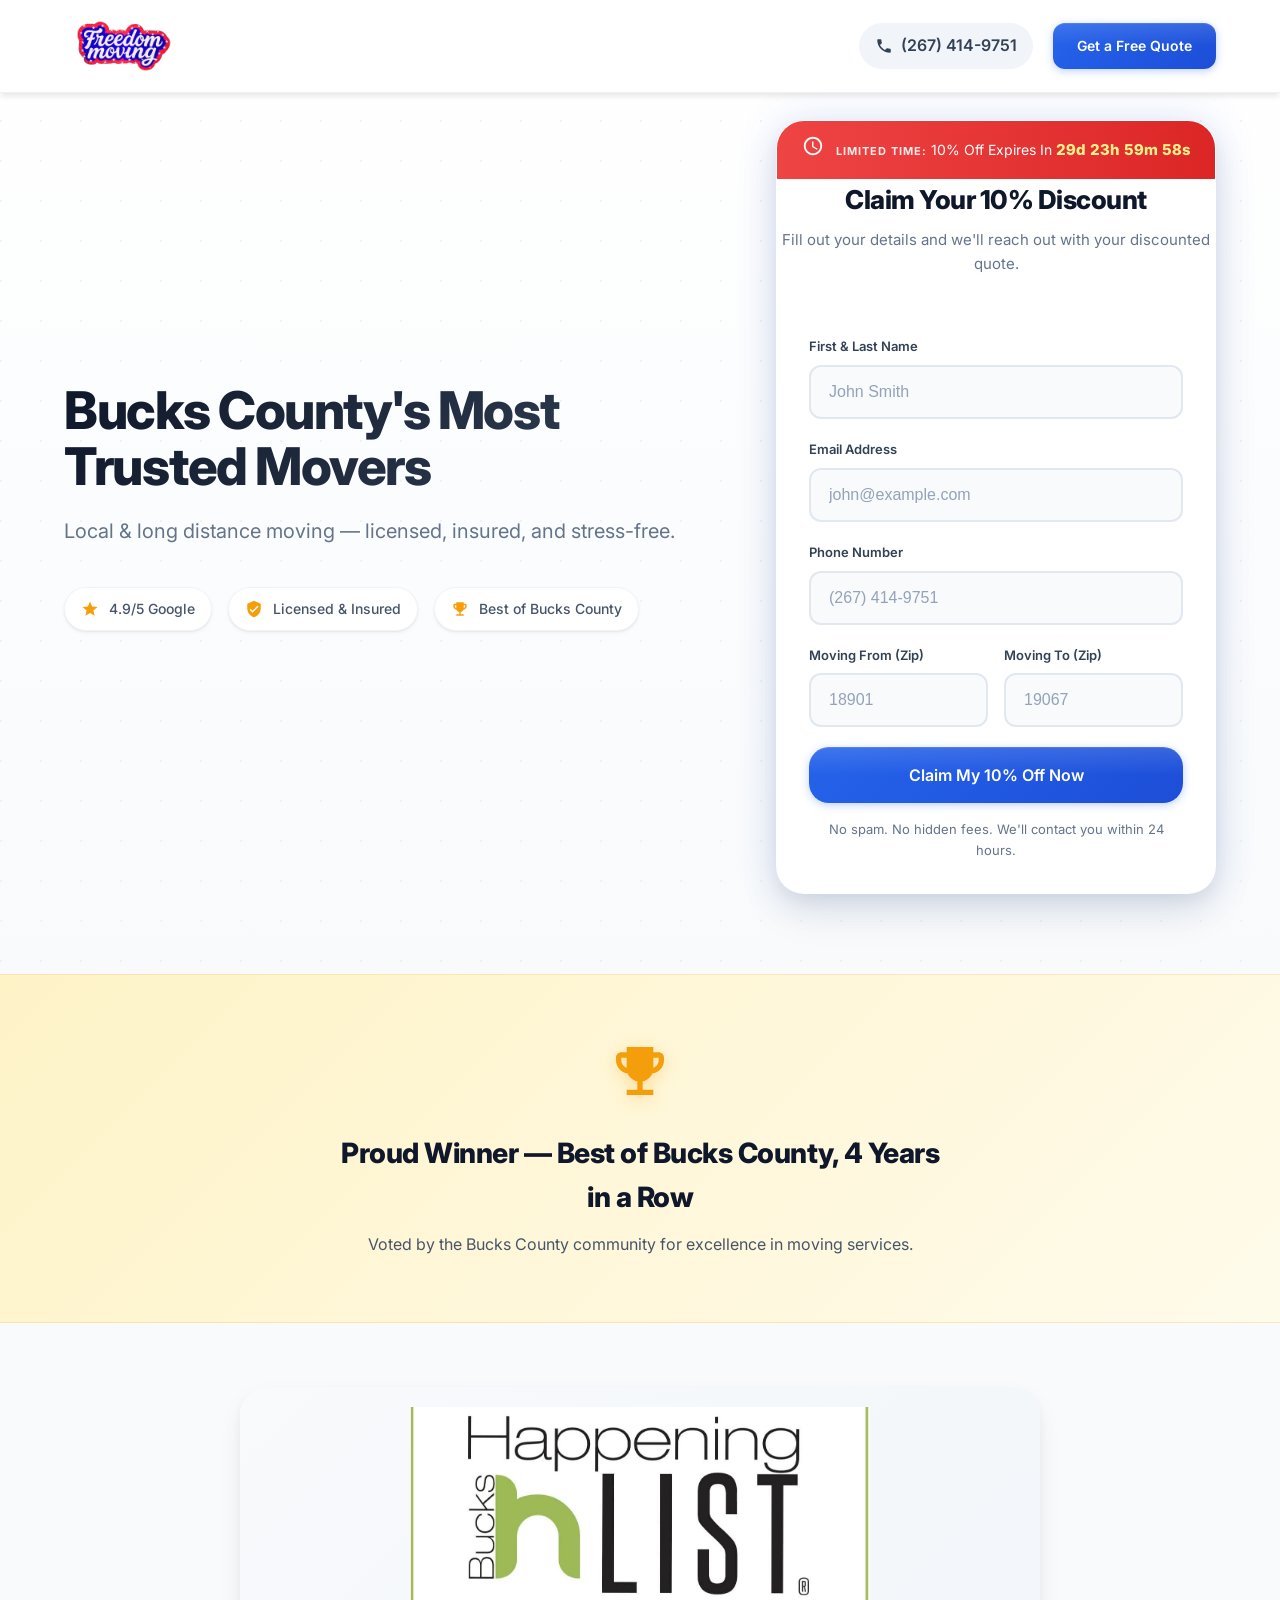
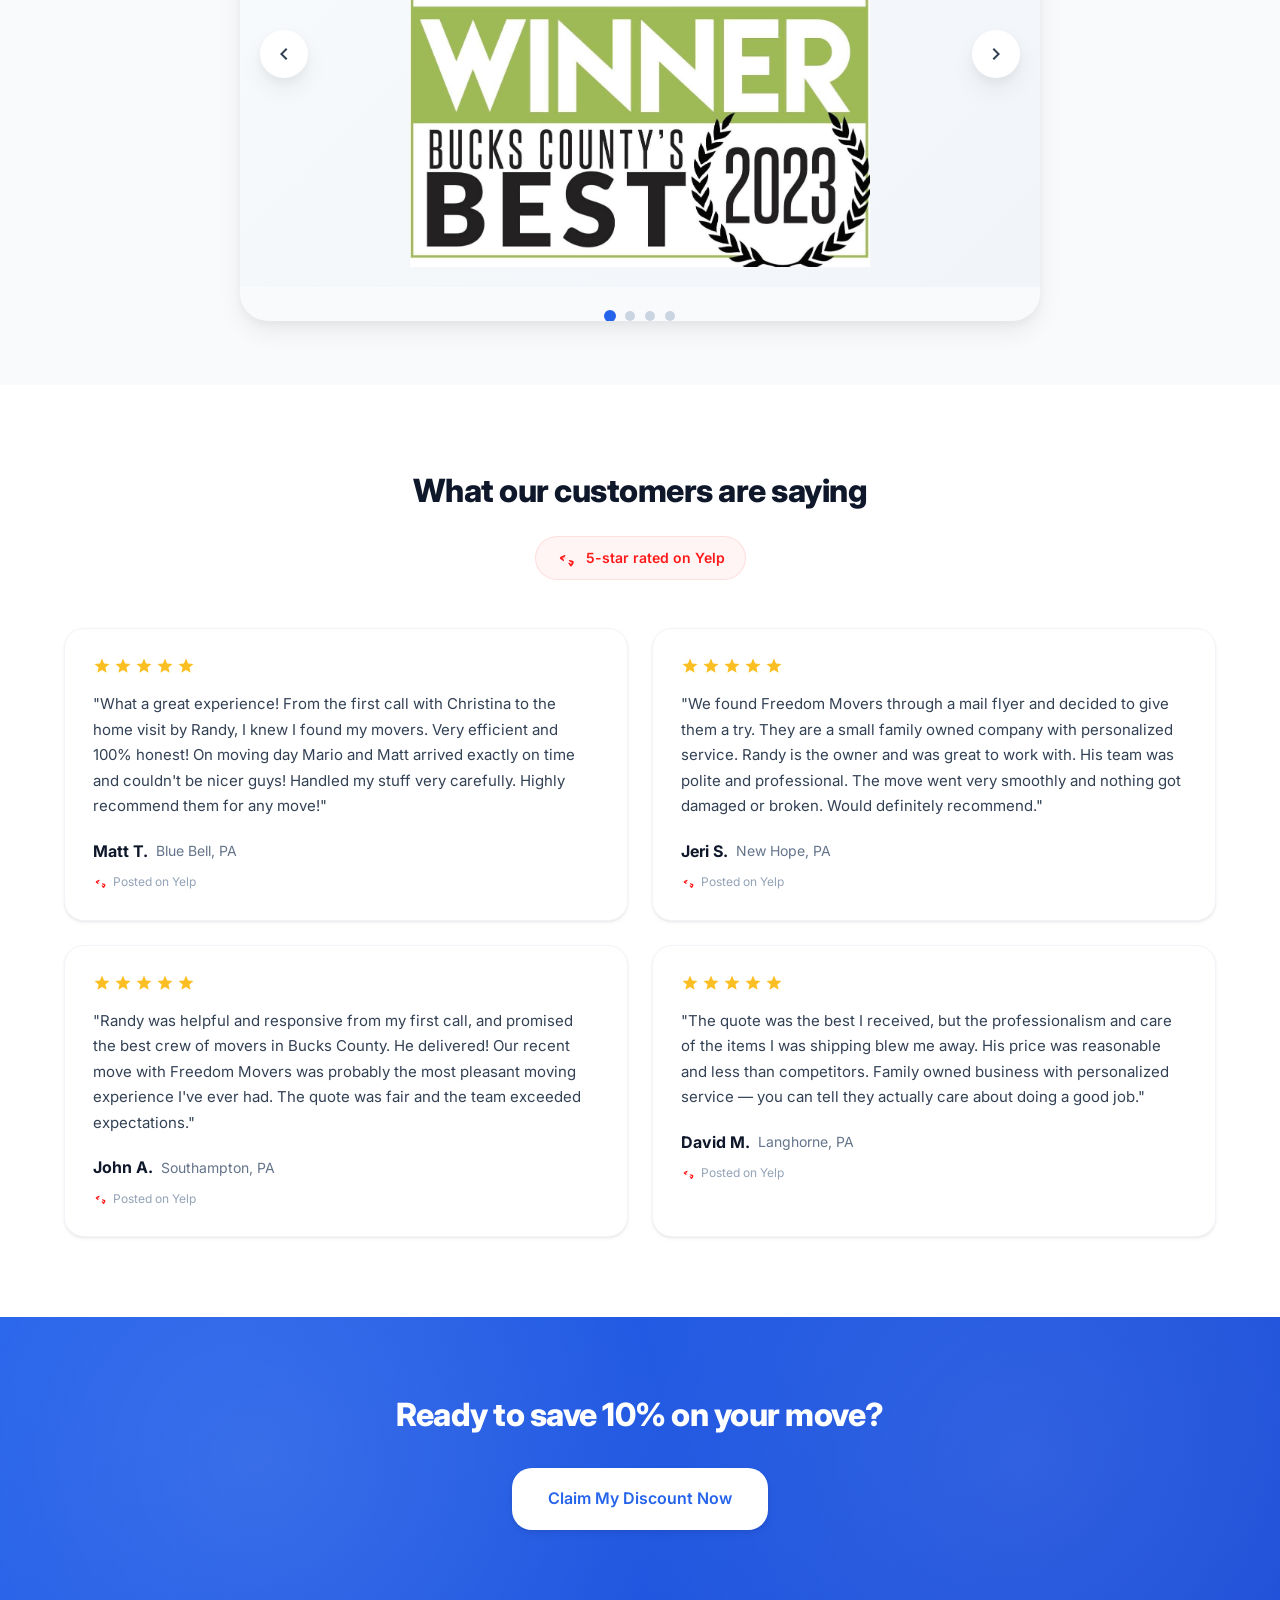
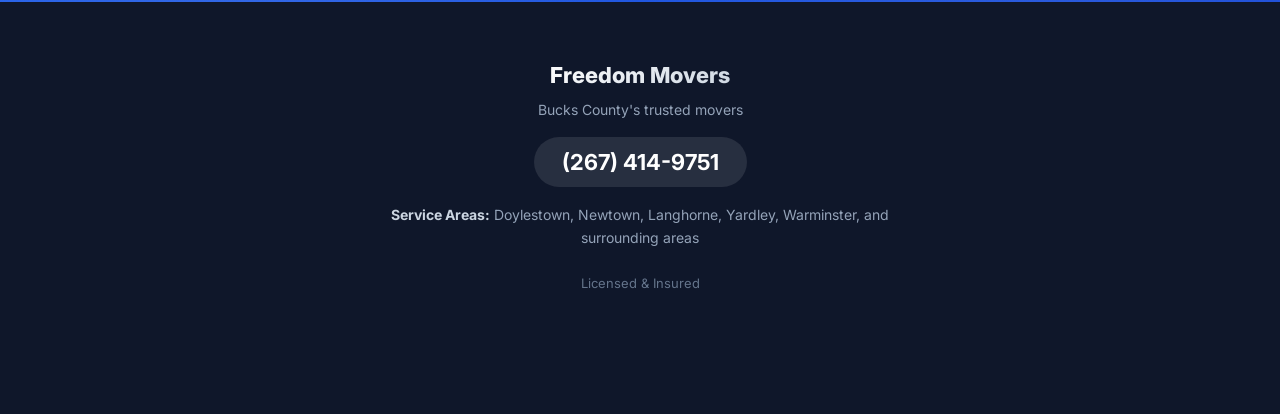
==== index.html @ dc199c59 "Freedom Movers quote funnel - initial commit" ====
<!DOCTYPE html>
<html lang="en">
<head>
    <meta charset="UTF-8">
    <meta name="viewport" content="width=device-width, initial-scale=1.0">
    <meta name="description" content="Freedom Movers - Bucks County's most trusted local and long distance moving company. Licensed, insured, stress-free moves. Get 10% off today!">
    <title>Freedom Movers | Bucks County's Trusted Moving Company</title>
    <link rel="icon" type="image/png" href="images/favicon.png">
    <link rel="stylesheet" href="styles.css">
    <link rel="preconnect" href="https://fonts.googleapis.com">
    <link rel="preconnect" href="https://fonts.gstatic.com" crossorigin>
    <link href="https://fonts.googleapis.com/css2?family=Inter:wght@400;500;600;700;800&display=swap" rel="stylesheet">
</head>
<body>
    <!-- Sticky Header -->
    <header class="header">
        <div class="header-container">
            <div class="logo"><img src="images/logo.png" alt="Freedom Movers" class="logo-img"></div>
            <div class="header-right">
                <a href="tel:+12674149751" class="phone-number">
                    <svg class="phone-icon" viewBox="0 0 24 24" fill="currentColor"><path d="M6.62 10.79c1.44 2.83 3.76 5.14 6.59 6.59l2.2-2.2c.27-.27.67-.36 1.02-.24 1.12.37 2.33.57 3.57.57.55 0 1 .45 1 1V20c0 .55-.45 1-1 1-9.39 0-17-7.61-17-17 0-.55.45-1 1-1h3.5c.55 0 1 .45 1 1 0 1.25.2 2.45.57 3.57.11.35.03.74-.25 1.02l-2.2 2.2z"/></svg>
                    (267) 414-9751
                </a>
                <a href="#claim-form" class="btn btn-primary header-cta">Get a Free Quote</a>
            </div>
        </div>
    </header>

    <main>
        <!-- Hero + Form Combined Section -->
        <section class="hero-form-section">
            <div class="container">
                <div class="hero-form-grid">
                    <!-- Left: Hero Content -->
                    <div class="hero-content">
                        <h1 class="hero-headline">Bucks County's Most Trusted Movers</h1>
                        <p class="hero-subheadline">Local & long distance moving — licensed, insured, and stress-free.</p>
                        
                        <!-- Trust Icons Inline -->
                        <div class="hero-trust">
                            <div class="hero-trust-item">
                                <svg viewBox="0 0 24 24" fill="currentColor"><path d="M12 17.27L18.18 21l-1.64-7.03L22 9.24l-7.19-.61L12 2 9.19 8.63 2 9.24l5.46 4.73L5.82 21z"/></svg>
                                <span>4.9/5 Google</span>
                            </div>
                            <div class="hero-trust-item">
                                <svg viewBox="0 0 24 24" fill="currentColor"><path d="M12 1L3 5v6c0 5.55 3.84 10.74 9 12 5.16-1.26 9-6.45 9-12V5l-9-4zm-2 16l-4-4 1.41-1.41L10 14.17l6.59-6.59L18 9l-8 8z"/></svg>
                                <span>Licensed & Insured</span>
                            </div>
                            <div class="hero-trust-item">
                                <svg viewBox="0 0 24 24" fill="currentColor"><path d="M19 5h-2V3H7v2H5c-1.1 0-2 .9-2 2v1c0 2.55 1.92 4.63 4.39 4.94.63 1.5 1.98 2.63 3.61 2.96V19H7v2h10v-2h-4v-3.1c1.63-.33 2.98-1.46 3.61-2.96C19.08 12.63 21 10.55 21 8V7c0-1.1-.9-2-2-2zM5 8V7h2v3.82C5.84 10.4 5 9.3 5 8zm14 0c0 1.3-.84 2.4-2 2.82V7h2v1z"/></svg>
                                <span>Best of Bucks County</span>
                            </div>
                        </div>
                    </div>

                    <!-- Right: Form -->
                    <div class="form-wrapper" id="claim-form">
                        <!-- Urgency Banner -->
                        <div class="urgency-banner">
                            <div class="urgency-icon">
                                <svg viewBox="0 0 24 24" fill="currentColor"><path d="M11.99 2C6.47 2 2 6.48 2 12s4.47 10 9.99 10C17.52 22 22 17.52 22 12S17.52 2 11.99 2zM12 20c-4.42 0-8-3.58-8-8s3.58-8 8-8 8 3.58 8 8-3.58 8-8 8zm.5-13H11v6l5.25 3.15.75-1.23-4.5-2.67z"/></svg>
                            </div>
                            <div class="urgency-text">
                                <strong>LIMITED TIME:</strong> 10% Off Expires In
                                <span id="countdown-timer" class="countdown">30 days</span>
                            </div>
                        </div>

                        <h2 class="form-heading">Claim Your 10% Discount</h2>
                        <p class="form-subheading">Fill out your details and we'll reach out with your discounted quote.</p>
                        
                        <form id="quote-form" class="quote-form" action="success.html" method="GET">
                            <div class="form-group">
                                <label for="name">First & Last Name</label>
                                <input type="text" id="name" name="name" required placeholder="John Smith">
                            </div>
                            <div class="form-group">
                                <label for="email">Email Address</label>
                                <input type="email" id="email" name="email" required placeholder="john@example.com">
                            </div>
                            <div class="form-group">
                                <label for="phone">Phone Number</label>
                                <input type="tel" id="phone" name="phone" required placeholder="(267) 414-9751">
                            </div>
                            <div class="form-row">
                                <div class="form-group">
                                    <label for="zip-from">Moving From (Zip)</label>
                                    <input type="text" id="zip-from" name="zip-from" required placeholder="18901" pattern="[0-9]{5}" maxlength="5">
                                </div>
                                <div class="form-group">
                                    <label for="zip-to">Moving To (Zip)</label>
                                    <input type="text" id="zip-to" name="zip-to" required placeholder="19067" pattern="[0-9]{5}" maxlength="5">
                                </div>
                            </div>
                            <button type="submit" class="btn btn-primary btn-large btn-full">Claim My 10% Off Now</button>
                            <p class="form-disclaimer">No spam. No hidden fees. We'll contact you within 24 hours.</p>
                        </form>
                    </div>
                </div>
            </div>
        </section>

        <!-- Social Proof Section -->
        <section class="social-proof">
            <!-- Award Banner -->
            <div class="award-banner">
                <div class="container">
                    <div class="award-content">
                        <svg class="award-icon" viewBox="0 0 24 24" fill="currentColor"><path d="M19 5h-2V3H7v2H5c-1.1 0-2 .9-2 2v1c0 2.55 1.92 4.63 4.39 4.94.63 1.5 1.98 2.63 3.61 2.96V19H7v2h10v-2h-4v-3.1c1.63-.33 2.98-1.46 3.61-2.96C19.08 12.63 21 10.55 21 8V7c0-1.1-.9-2-2-2zM5 8V7h2v3.82C5.84 10.4 5 9.3 5 8zm14 0c0 1.3-.84 2.4-2 2.82V7h2v1z"/></svg>
                        <h2>Proud Winner — Best of Bucks County, 4 Years in a Row</h2>
                        <p>Voted by the Bucks County community for excellence in moving services.</p>
                    </div>
                </div>
            </div>

            <!-- Image Carousel -->
            <div class="carousel-section">
                <div class="container">
                    <div class="carousel">
                        <div class="carousel-track">
                            <div class="carousel-slide active">
                                <img src="images/bob23.jpg" alt="Best of Bucks County 2023 Award">
                            </div>
                            <div class="carousel-slide">
                                <img src="images/bob22.png" alt="Best of Bucks County 2022 Award">
                            </div>
                            <div class="carousel-slide">
                                <img src="images/bob21.jpg" alt="Best of Bucks County 2021 Award">
                            </div>
                            <div class="carousel-slide">
                                <img src="images/bob20.jpg" alt="Best of Bucks County 2020 Award">
                            </div>
                        </div>
                        <button class="carousel-btn carousel-btn-prev" aria-label="Previous slide">
                            <svg viewBox="0 0 24 24" fill="currentColor"><path d="M15.41 7.41L14 6l-6 6 6 6 1.41-1.41L10.83 12z"/></svg>
                        </button>
                        <button class="carousel-btn carousel-btn-next" aria-label="Next slide">
                            <svg viewBox="0 0 24 24" fill="currentColor"><path d="M10 6L8.59 7.41 13.17 12l-4.58 4.59L10 18l6-6z"/></svg>
                        </button>
                        <div class="carousel-dots">
                            <button class="carousel-dot active" aria-label="Go to slide 1"></button>
                            <button class="carousel-dot" aria-label="Go to slide 2"></button>
                            <button class="carousel-dot" aria-label="Go to slide 3"></button>
                            <button class="carousel-dot" aria-label="Go to slide 4"></button>
                        </div>
                    </div>
                </div>
            </div>

            <!-- Yelp Reviews -->
            <div class="reviews-section">
                <div class="container">
                    <div class="reviews-header">
                        <h2>What our customers are saying</h2>
                        <div class="yelp-badge">
                            <svg class="yelp-logo" viewBox="0 0 24 24" fill="currentColor"><path d="M21.111 18.226c-.141.969-2.119 3.483-3.029 3.847-.311.124-.611.094-.85-.09-.154-.12-.314-.333-2.089-3.041l-.205-.319c-.227-.349-.158-.76.161-1.011.319-.251.729-.251.998-.003l.453.405c.649.581.857.756 1.013.86.153.1.263.143.357.143.094 0 .223-.035.357-.143l.117-.1c.18-.152.357-.381.413-.641.082-.377-.114-.755-.455-.922l-.285-.139c-.375-.183-1.118-.563-2.01-1.202l-.282-.205c-.295-.218-.407-.588-.279-.904.127-.316.449-.509.79-.473.34.036 1.082.217 2.205.539l.37.107c.455.132.955.287 1.359.463.561.246.968.71 1.006 1.238l.007.076c.01.138.031.295-.022.515zm-9.214-6.468c.11.336.02.704-.231.934-.266.245-.647.264-.916.047l-.473-.381c-1.232-.989-1.716-1.358-1.937-1.393-.247-.039-.443.133-.478.327-.034.196.042.453.24.76l.173.27c.216.337.694 1.076 1.107 1.803l.148.265c.164.296.126.663-.096.904-.222.242-.568.313-.858.177-.29-.137-.98-.594-2.093-1.345l-.326-.22c-.371-.251-.708-.49-.971-.72-.438-.386-.633-.93-.529-1.451.099-.495.431-.925.926-1.201l.117-.066c1.1-.612 4.114-2.036 4.538-2.134.344-.08.707.072.891.372.166.271.185.607.034.877-.054.096-.143.193-.238.293-.216.229-.572.607-.93 1.041l-.098.12c-.106.132-.131.312-.066.476l.066.145c.252.513 1.03 1.078 2.04 1.555z"/></svg>
                            <span>5-star rated on Yelp</span>
                        </div>
                    </div>
                    
                    <div class="reviews-grid">
                        <div class="review-card">
                            <div class="review-stars">
                                <svg viewBox="0 0 24 24" fill="currentColor"><path d="M12 17.27L18.18 21l-1.64-7.03L22 9.24l-7.19-.61L12 2 9.19 8.63 2 9.24l5.46 4.73L5.82 21z"/></svg>
                                <svg viewBox="0 0 24 24" fill="currentColor"><path d="M12 17.27L18.18 21l-1.64-7.03L22 9.24l-7.19-.61L12 2 9.19 8.63 2 9.24l5.46 4.73L5.82 21z"/></svg>
                                <svg viewBox="0 0 24 24" fill="currentColor"><path d="M12 17.27L18.18 21l-1.64-7.03L22 9.24l-7.19-.61L12 2 9.19 8.63 2 9.24l5.46 4.73L5.82 21z"/></svg>
                                <svg viewBox="0 0 24 24" fill="currentColor"><path d="M12 17.27L18.18 21l-1.64-7.03L22 9.24l-7.19-.61L12 2 9.19 8.63 2 9.24l5.46 4.73L5.82 21z"/></svg>
                                <svg viewBox="0 0 24 24" fill="currentColor"><path d="M12 17.27L18.18 21l-1.64-7.03L22 9.24l-7.19-.61L12 2 9.19 8.63 2 9.24l5.46 4.73L5.82 21z"/></svg>
                            </div>
                            <p class="review-text">"What a great experience! From the first call with Christina to the home visit by Randy, I knew I found my movers. Very efficient and 100% honest! On moving day Mario and Matt arrived exactly on time and couldn't be nicer guys! Handled my stuff very carefully. Highly recommend them for any move!"</p>
                            <div class="review-author">
                                <strong>Matt T.</strong>
                                <span>Blue Bell, PA</span>
                            </div>
                            <div class="review-source">
                                <svg class="yelp-icon" viewBox="0 0 24 24" fill="currentColor"><path d="M21.111 18.226c-.141.969-2.119 3.483-3.029 3.847-.311.124-.611.094-.85-.09-.154-.12-.314-.333-2.089-3.041l-.205-.319c-.227-.349-.158-.76.161-1.011.319-.251.729-.251.998-.003l.453.405c.649.581.857.756 1.013.86.153.1.263.143.357.143.094 0 .223-.035.357-.143l.117-.1c.18-.152.357-.381.413-.641.082-.377-.114-.755-.455-.922l-.285-.139c-.375-.183-1.118-.563-2.01-1.202l-.282-.205c-.295-.218-.407-.588-.279-.904.127-.316.449-.509.79-.473.34.036 1.082.217 2.205.539l.37.107c.455.132.955.287 1.359.463.561.246.968.71 1.006 1.238l.007.076c.01.138.031.295-.022.515zm-9.214-6.468c.11.336.02.704-.231.934-.266.245-.647.264-.916.047l-.473-.381c-1.232-.989-1.716-1.358-1.937-1.393-.247-.039-.443.133-.478.327-.034.196.042.453.24.76l.173.27c.216.337.694 1.076 1.107 1.803l.148.265c.164.296.126.663-.096.904-.222.242-.568.313-.858.177-.29-.137-.98-.594-2.093-1.345l-.326-.22c-.371-.251-.708-.49-.971-.72-.438-.386-.633-.93-.529-1.451.099-.495.431-.925.926-1.201l.117-.066c1.1-.612 4.114-2.036 4.538-2.134.344-.08.707.072.891.372.166.271.185.607.034.877-.054.096-.143.193-.238.293-.216.229-.572.607-.93 1.041l-.098.12c-.106.132-.131.312-.066.476l.066.145c.252.513 1.03 1.078 2.04 1.555z"/></svg>
                                Posted on Yelp
                            </div>
                        </div>

                        <div class="review-card">
                            <div class="review-stars">
                                <svg viewBox="0 0 24 24" fill="currentColor"><path d="M12 17.27L18.18 21l-1.64-7.03L22 9.24l-7.19-.61L12 2 9.19 8.63 2 9.24l5.46 4.73L5.82 21z"/></svg>
                                <svg viewBox="0 0 24 24" fill="currentColor"><path d="M12 17.27L18.18 21l-1.64-7.03L22 9.24l-7.19-.61L12 2 9.19 8.63 2 9.24l5.46 4.73L5.82 21z"/></svg>
                                <svg viewBox="0 0 24 24" fill="currentColor"><path d="M12 17.27L18.18 21l-1.64-7.03L22 9.24l-7.19-.61L12 2 9.19 8.63 2 9.24l5.46 4.73L5.82 21z"/></svg>
                                <svg viewBox="0 0 24 24" fill="currentColor"><path d="M12 17.27L18.18 21l-1.64-7.03L22 9.24l-7.19-.61L12 2 9.19 8.63 2 9.24l5.46 4.73L5.82 21z"/></svg>
                                <svg viewBox="0 0 24 24" fill="currentColor"><path d="M12 17.27L18.18 21l-1.64-7.03L22 9.24l-7.19-.61L12 2 9.19 8.63 2 9.24l5.46 4.73L5.82 21z"/></svg>
                            </div>
                            <p class="review-text">"We found Freedom Movers through a mail flyer and decided to give them a try. They are a small family owned company with personalized service. Randy is the owner and was great to work with. His team was polite and professional. The move went very smoothly and nothing got damaged or broken. Would definitely recommend."</p>
                            <div class="review-author">
                                <strong>Jeri S.</strong>
                                <span>New Hope, PA</span>
                            </div>
                            <div class="review-source">
                                <svg class="yelp-icon" viewBox="0 0 24 24" fill="currentColor"><path d="M21.111 18.226c-.141.969-2.119 3.483-3.029 3.847-.311.124-.611.094-.85-.09-.154-.12-.314-.333-2.089-3.041l-.205-.319c-.227-.349-.158-.76.161-1.011.319-.251.729-.251.998-.003l.453.405c.649.581.857.756 1.013.86.153.1.263.143.357.143.094 0 .223-.035.357-.143l.117-.1c.18-.152.357-.381.413-.641.082-.377-.114-.755-.455-.922l-.285-.139c-.375-.183-1.118-.563-2.01-1.202l-.282-.205c-.295-.218-.407-.588-.279-.904.127-.316.449-.509.79-.473.34.036 1.082.217 2.205.539l.37.107c.455.132.955.287 1.359.463.561.246.968.71 1.006 1.238l.007.076c.01.138.031.295-.022.515zm-9.214-6.468c.11.336.02.704-.231.934-.266.245-.647.264-.916.047l-.473-.381c-1.232-.989-1.716-1.358-1.937-1.393-.247-.039-.443.133-.478.327-.034.196.042.453.24.76l.173.27c.216.337.694 1.076 1.107 1.803l.148.265c.164.296.126.663-.096.904-.222.242-.568.313-.858.177-.29-.137-.98-.594-2.093-1.345l-.326-.22c-.371-.251-.708-.49-.971-.72-.438-.386-.633-.93-.529-1.451.099-.495.431-.925.926-1.201l.117-.066c1.1-.612 4.114-2.036 4.538-2.134.344-.08.707.072.891.372.166.271.185.607.034.877-.054.096-.143.193-.238.293-.216.229-.572.607-.93 1.041l-.098.12c-.106.132-.131.312-.066.476l.066.145c.252.513 1.03 1.078 2.04 1.555z"/></svg>
                                Posted on Yelp
                            </div>
                        </div>

                        <div class="review-card">
                            <div class="review-stars">
                                <svg viewBox="0 0 24 24" fill="currentColor"><path d="M12 17.27L18.18 21l-1.64-7.03L22 9.24l-7.19-.61L12 2 9.19 8.63 2 9.24l5.46 4.73L5.82 21z"/></svg>
                                <svg viewBox="0 0 24 24" fill="currentColor"><path d="M12 17.27L18.18 21l-1.64-7.03L22 9.24l-7.19-.61L12 2 9.19 8.63 2 9.24l5.46 4.73L5.82 21z"/></svg>
                                <svg viewBox="0 0 24 24" fill="currentColor"><path d="M12 17.27L18.18 21l-1.64-7.03L22 9.24l-7.19-.61L12 2 9.19 8.63 2 9.24l5.46 4.73L5.82 21z"/></svg>
                                <svg viewBox="0 0 24 24" fill="currentColor"><path d="M12 17.27L18.18 21l-1.64-7.03L22 9.24l-7.19-.61L12 2 9.19 8.63 2 9.24l5.46 4.73L5.82 21z"/></svg>
                                <svg viewBox="0 0 24 24" fill="currentColor"><path d="M12 17.27L18.18 21l-1.64-7.03L22 9.24l-7.19-.61L12 2 9.19 8.63 2 9.24l5.46 4.73L5.82 21z"/></svg>
                            </div>
                            <p class="review-text">"Randy was helpful and responsive from my first call, and promised the best crew of movers in Bucks County. He delivered! Our recent move with Freedom Movers was probably the most pleasant moving experience I've ever had. The quote was fair and the team exceeded expectations."</p>
                            <div class="review-author">
                                <strong>John A.</strong>
                                <span>Southampton, PA</span>
                            </div>
                            <div class="review-source">
                                <svg class="yelp-icon" viewBox="0 0 24 24" fill="currentColor"><path d="M21.111 18.226c-.141.969-2.119 3.483-3.029 3.847-.311.124-.611.094-.85-.09-.154-.12-.314-.333-2.089-3.041l-.205-.319c-.227-.349-.158-.76.161-1.011.319-.251.729-.251.998-.003l.453.405c.649.581.857.756 1.013.86.153.1.263.143.357.143.094 0 .223-.035.357-.143l.117-.1c.18-.152.357-.381.413-.641.082-.377-.114-.755-.455-.922l-.285-.139c-.375-.183-1.118-.563-2.01-1.202l-.282-.205c-.295-.218-.407-.588-.279-.904.127-.316.449-.509.79-.473.34.036 1.082.217 2.205.539l.37.107c.455.132.955.287 1.359.463.561.246.968.71 1.006 1.238l.007.076c.01.138.031.295-.022.515zm-9.214-6.468c.11.336.02.704-.231.934-.266.245-.647.264-.916.047l-.473-.381c-1.232-.989-1.716-1.358-1.937-1.393-.247-.039-.443.133-.478.327-.034.196.042.453.24.76l.173.27c.216.337.694 1.076 1.107 1.803l.148.265c.164.296.126.663-.096.904-.222.242-.568.313-.858.177-.29-.137-.98-.594-2.093-1.345l-.326-.22c-.371-.251-.708-.49-.971-.72-.438-.386-.633-.93-.529-1.451.099-.495.431-.925.926-1.201l.117-.066c1.1-.612 4.114-2.036 4.538-2.134.344-.08.707.072.891.372.166.271.185.607.034.877-.054.096-.143.193-.238.293-.216.229-.572.607-.93 1.041l-.098.12c-.106.132-.131.312-.066.476l.066.145c.252.513 1.03 1.078 2.04 1.555z"/></svg>
                                Posted on Yelp
                            </div>
                        </div>

                        <div class="review-card">
                            <div class="review-stars">
                                <svg viewBox="0 0 24 24" fill="currentColor"><path d="M12 17.27L18.18 21l-1.64-7.03L22 9.24l-7.19-.61L12 2 9.19 8.63 2 9.24l5.46 4.73L5.82 21z"/></svg>
                                <svg viewBox="0 0 24 24" fill="currentColor"><path d="M12 17.27L18.18 21l-1.64-7.03L22 9.24l-7.19-.61L12 2 9.19 8.63 2 9.24l5.46 4.73L5.82 21z"/></svg>
                                <svg viewBox="0 0 24 24" fill="currentColor"><path d="M12 17.27L18.18 21l-1.64-7.03L22 9.24l-7.19-.61L12 2 9.19 8.63 2 9.24l5.46 4.73L5.82 21z"/></svg>
                                <svg viewBox="0 0 24 24" fill="currentColor"><path d="M12 17.27L18.18 21l-1.64-7.03L22 9.24l-7.19-.61L12 2 9.19 8.63 2 9.24l5.46 4.73L5.82 21z"/></svg>
                                <svg viewBox="0 0 24 24" fill="currentColor"><path d="M12 17.27L18.18 21l-1.64-7.03L22 9.24l-7.19-.61L12 2 9.19 8.63 2 9.24l5.46 4.73L5.82 21z"/></svg>
                            </div>
                            <p class="review-text">"The quote was the best I received, but the professionalism and care of the items I was shipping blew me away. His price was reasonable and less than competitors. Family owned business with personalized service — you can tell they actually care about doing a good job."</p>
                            <div class="review-author">
                                <strong>David M.</strong>
                                <span>Langhorne, PA</span>
                            </div>
                            <div class="review-source">
                                <svg class="yelp-icon" viewBox="0 0 24 24" fill="currentColor"><path d="M21.111 18.226c-.141.969-2.119 3.483-3.029 3.847-.311.124-.611.094-.85-.09-.154-.12-.314-.333-2.089-3.041l-.205-.319c-.227-.349-.158-.76.161-1.011.319-.251.729-.251.998-.003l.453.405c.649.581.857.756 1.013.86.153.1.263.143.357.143.094 0 .223-.035.357-.143l.117-.1c.18-.152.357-.381.413-.641.082-.377-.114-.755-.455-.922l-.285-.139c-.375-.183-1.118-.563-2.01-1.202l-.282-.205c-.295-.218-.407-.588-.279-.904.127-.316.449-.509.79-.473.34.036 1.082.217 2.205.539l.37.107c.455.132.955.287 1.359.463.561.246.968.71 1.006 1.238l.007.076c.01.138.031.295-.022.515zm-9.214-6.468c.11.336.02.704-.231.934-.266.245-.647.264-.916.047l-.473-.381c-1.232-.989-1.716-1.358-1.937-1.393-.247-.039-.443.133-.478.327-.034.196.042.453.24.76l.173.27c.216.337.694 1.076 1.107 1.803l.148.265c.164.296.126.663-.096.904-.222.242-.568.313-.858.177-.29-.137-.98-.594-2.093-1.345l-.326-.22c-.371-.251-.708-.49-.971-.72-.438-.386-.633-.93-.529-1.451.099-.495.431-.925.926-1.201l.117-.066c1.1-.612 4.114-2.036 4.538-2.134.344-.08.707.072.891.372.166.271.185.607.034.877-.054.096-.143.193-.238.293-.216.229-.572.607-.93 1.041l-.098.12c-.106.132-.131.312-.066.476l.066.145c.252.513 1.03 1.078 2.04 1.555z"/></svg>
                                Posted on Yelp
                            </div>
                        </div>
                    </div>
                </div>
            </div>
        </section>

        <!-- Final CTA Strip -->
        <section class="cta-strip">
            <div class="container">
                <h2>Ready to save 10% on your move?</h2>
                <a href="#claim-form" class="btn btn-white btn-large">Claim My Discount Now</a>
            </div>
        </section>
    </main>

    <!-- Footer -->
    <footer class="footer">
        <div class="container">
            <div class="footer-content">
                <div class="footer-brand">
                    <div class="footer-logo">Freedom Movers</div>
                    <p>Bucks County's trusted movers</p>
                </div>
                <div class="footer-contact">
                    <a href="tel:+12674149751" class="footer-phone">(267) 414-9751</a>
                </div>
                <div class="footer-areas">
                    <p><strong>Service Areas:</strong> Doylestown, Newtown, Langhorne, Yardley, Warminster, and surrounding areas</p>
                </div>
                <div class="footer-legal">
                    <p>Licensed & Insured</p>
                </div>
            </div>
        </div>
    </footer>

    <!-- Mobile Sticky Bar -->
    <div class="mobile-sticky-bar">
        <a href="tel:+12674149751" class="mobile-btn mobile-btn-call">
            <svg viewBox="0 0 24 24" fill="currentColor"><path d="M6.62 10.79c1.44 2.83 3.76 5.14 6.59 6.59l2.2-2.2c.27-.27.67-.36 1.02-.24 1.12.37 2.33.57 3.57.57.55 0 1 .45 1 1V20c0 .55-.45 1-1 1-9.39 0-17-7.61-17-17 0-.55.45-1 1-1h3.5c.55 0 1 .45 1 1 0 1.25.2 2.45.57 3.57.11.35.03.74-.25 1.02l-2.2 2.2z"/></svg>
            Call Now
        </a>
        <a href="#claim-form" class="mobile-btn mobile-btn-cta">
            Claim 10% Off
        </a>
    </div>

    <script src="script.js"></script>
</body>
</html>
---- styles.css ----
/* ===== CSS Variables - Modern 2026 ===== */
:root {
    --primary: #2563eb;
    --primary-dark: #1d4ed8;
    --primary-light: #3b82f6;
    --primary-subtle: #eff6ff;
    --white: #ffffff;
    --gray-50: #f8fafc;
    --gray-100: #f1f5f9;
    --gray-200: #e2e8f0;
    --gray-300: #cbd5e1;
    --gray-400: #94a3b8;
    --gray-500: #64748b;
    --gray-600: #475569;
    --gray-700: #334155;
    --gray-800: #1e293b;
    --gray-900: #0f172a;
    --gold: #f59e0b;
    --gold-light: #fef3c7;
    --green: #10b981;
    --red: #ef4444;
    --red-dark: #dc2626;
    --star: #fbbf24;
    --yelp: #ff1a1a;
    
    /* Shadows - layered for depth */
    --shadow-xs: 0 1px 2px rgba(0, 0, 0, 0.04);
    --shadow-sm: 0 2px 4px rgba(0, 0, 0, 0.04), 0 1px 2px rgba(0, 0, 0, 0.06);
    --shadow-md: 0 4px 8px rgba(0, 0, 0, 0.04), 0 2px 4px rgba(0, 0, 0, 0.06);
    --shadow-lg: 0 12px 24px rgba(0, 0, 0, 0.06), 0 4px 8px rgba(0, 0, 0, 0.04);
    --shadow-xl: 0 20px 40px rgba(0, 0, 0, 0.08), 0 8px 16px rgba(0, 0, 0, 0.04);
    --shadow-glow: 0 0 40px rgba(37, 99, 235, 0.15);
    
    /* Radius */
    --radius-sm: 8px;
    --radius-md: 12px;
    --radius-lg: 20px;
    --radius-xl: 28px;
    --radius-full: 9999px;
    
    /* Transitions */
    --ease-out: cubic-bezier(0.16, 1, 0.3, 1);
    --ease-spring: cubic-bezier(0.34, 1.56, 0.64, 1);
}

/* ===== Reset & Base ===== */
*, *::before, *::after {
    box-sizing: border-box;
    margin: 0;
    padding: 0;
}

html {
    scroll-behavior: smooth;
    -webkit-text-size-adjust: 100%;
}

body {
    font-family: 'Inter', -apple-system, BlinkMacSystemFont, 'Segoe UI', system-ui, sans-serif;
    font-size: 16px;
    line-height: 1.6;
    color: var(--gray-800);
    background: var(--gray-50);
    -webkit-font-smoothing: antialiased;
    -moz-osx-font-smoothing: grayscale;
}

img {
    max-width: 100%;
    height: auto;
    display: block;
}

a {
    color: inherit;
    text-decoration: none;
}

button {
    font-family: inherit;
    cursor: pointer;
    border: none;
    background: none;
}

/* ===== Container ===== */
.container {
    width: 100%;
    max-width: 1200px;
    margin: 0 auto;
    padding: 0 24px;
}

/* ===== Buttons - Modern Style ===== */
.btn {
    display: inline-flex;
    align-items: center;
    justify-content: center;
    gap: 10px;
    padding: 14px 28px;
    font-size: 15px;
    font-weight: 600;
    border-radius: var(--radius-md);
    transition: all 0.2s var(--ease-out);
    text-align: center;
    white-space: nowrap;
    position: relative;
    overflow: hidden;
}

.btn::before {
    content: '';
    position: absolute;
    inset: 0;
    background: linear-gradient(180deg, rgba(255,255,255,0.12) 0%, rgba(255,255,255,0) 50%);
    pointer-events: none;
}

.btn-primary {
    background: linear-gradient(135deg, var(--primary) 0%, var(--primary-dark) 100%);
    color: var(--white);
    box-shadow: 0 2px 8px rgba(37, 99, 235, 0.3), inset 0 1px 0 rgba(255,255,255,0.1);
}

.btn-primary:hover {
    transform: translateY(-2px);
    box-shadow: 0 8px 20px rgba(37, 99, 235, 0.35), inset 0 1px 0 rgba(255,255,255,0.1);
}

.btn-primary:active {
    transform: translateY(0);
}

.btn-white {
    background: var(--white);
    color: var(--primary);
    box-shadow: var(--shadow-md);
}

.btn-white:hover {
    transform: translateY(-2px);
    box-shadow: var(--shadow-lg);
}

.btn-large {
    padding: 18px 36px;
    font-size: 16px;
    border-radius: var(--radius-lg);
}

.btn-full {
    width: 100%;
}

/* ===== Header - Glassmorphism ===== */
.header {
    position: fixed;
    top: 0;
    left: 0;
    right: 0;
    z-index: 1000;
    background: rgba(255, 255, 255, 0.85);
    backdrop-filter: blur(20px);
    -webkit-backdrop-filter: blur(20px);
    border-bottom: 1px solid rgba(0, 0, 0, 0.06);
    padding: 16px 0;
}

.header-container {
    display: flex;
    align-items: center;
    justify-content: space-between;
    max-width: 1200px;
    margin: 0 auto;
    padding: 0 24px;
}

.logo {
    display: flex;
    align-items: center;
}

.logo-img {
    height: 60px;
    width: auto;
    object-fit: contain;
}

.header-right {
    display: flex;
    align-items: center;
    gap: 20px;
}

.phone-number {
    display: flex;
    align-items: center;
    gap: 8px;
    font-weight: 600;
    color: var(--gray-700);
    padding: 10px 16px;
    background: var(--gray-100);
    border-radius: var(--radius-full);
    transition: all 0.2s var(--ease-out);
}

.phone-number:hover {
    background: var(--gray-200);
    color: var(--primary);
}

.phone-icon {
    width: 18px;
    height: 18px;
}

.header-cta {
    padding: 12px 24px;
    font-size: 14px;
}

/* ===== Hero + Form Section ===== */
.hero-form-section {
    padding: 120px 0 80px;
    background: 
        radial-gradient(ellipse 80% 50% at 50% -20%, rgba(37, 99, 235, 0.15) 0%, transparent 50%),
        linear-gradient(180deg, var(--white) 0%, var(--gray-50) 100%);
    min-height: 100vh;
    display: flex;
    align-items: center;
    position: relative;
    overflow: hidden;
}

/* Subtle background pattern */
.hero-form-section::before {
    content: '';
    position: absolute;
    inset: 0;
    background-image: 
        radial-gradient(circle at 1px 1px, var(--gray-200) 1px, transparent 0);
    background-size: 40px 40px;
    opacity: 0.5;
    pointer-events: none;
}

.hero-form-grid {
    display: grid;
    grid-template-columns: 1fr 440px;
    gap: 80px;
    align-items: center;
    position: relative;
}

.hero-content {
    color: var(--gray-900);
}

.hero-headline {
    font-size: 52px;
    font-weight: 800;
    line-height: 1.08;
    margin-bottom: 20px;
    letter-spacing: -1.5px;
    background: linear-gradient(135deg, var(--gray-900) 0%, var(--gray-700) 100%);
    -webkit-background-clip: text;
    -webkit-text-fill-color: transparent;
    background-clip: text;
}

.hero-subheadline {
    font-size: 20px;
    font-weight: 400;
    color: var(--gray-500);
    margin-bottom: 40px;
    line-height: 1.6;
}

.hero-trust {
    display: flex;
    flex-wrap: wrap;
    gap: 16px;
}

.hero-trust-item {
    display: flex;
    align-items: center;
    gap: 10px;
    font-size: 14px;
    font-weight: 500;
    color: var(--gray-600);
    padding: 10px 16px;
    background: var(--white);
    border-radius: var(--radius-full);
    box-shadow: var(--shadow-sm);
    border: 1px solid var(--gray-100);
}

.hero-trust-item svg {
    width: 18px;
    height: 18px;
    fill: var(--gold);
}

/* ===== Form Card - Modern Glass ===== */
.form-wrapper {
    background: var(--white);
    border-radius: var(--radius-xl);
    box-shadow: var(--shadow-xl), var(--shadow-glow);
    overflow: hidden;
    border: 1px solid rgba(255, 255, 255, 0.8);
}

/* Urgency Banner */
.urgency-banner {
    display: flex;
    align-items: center;
    justify-content: center;
    gap: 12px;
    padding: 14px 20px;
    background: linear-gradient(90deg, var(--red) 0%, var(--red-dark) 100%);
    color: var(--white);
}

.urgency-icon svg {
    width: 22px;
    height: 22px;
    fill: var(--white);
    animation: pulse 2s infinite;
}

@keyframes pulse {
    0%, 100% { opacity: 1; transform: scale(1); }
    50% { opacity: 0.7; transform: scale(0.95); }
}

.urgency-text {
    font-size: 14px;
    line-height: 1.4;
    text-align: center;
}

.urgency-text strong {
    font-size: 11px;
    letter-spacing: 1px;
    opacity: 0.9;
}

.countdown {
    font-weight: 800;
    font-size: 15px;
    color: #fef08a;
    font-variant-numeric: tabular-nums;
}

/* Form Interior */
.quote-form {
    padding: 32px;
}

.form-heading {
    font-size: 26px;
    font-weight: 800;
    color: var(--gray-900);
    margin-bottom: 8px;
    text-align: center;
    letter-spacing: -0.5px;
}

.form-subheading {
    font-size: 15px;
    color: var(--gray-500);
    margin-bottom: 28px;
    text-align: center;
}

.form-group {
    margin-bottom: 20px;
}

.form-group label {
    display: block;
    font-size: 13px;
    font-weight: 600;
    color: var(--gray-700);
    margin-bottom: 8px;
}

.form-group input {
    width: 100%;
    padding: 16px 18px;
    font-size: 16px;
    border: 2px solid var(--gray-200);
    border-radius: var(--radius-md);
    transition: all 0.2s var(--ease-out);
    background: var(--gray-50);
}

.form-group input:hover {
    border-color: var(--gray-300);
}

.form-group input:focus {
    outline: none;
    border-color: var(--primary);
    background: var(--white);
    box-shadow: 0 0 0 4px rgba(37, 99, 235, 0.1);
}

.form-group input::placeholder {
    color: var(--gray-400);
}

.form-row {
    display: grid;
    grid-template-columns: 1fr 1fr;
    gap: 16px;
}

.form-disclaimer {
    text-align: center;
    font-size: 13px;
    color: var(--gray-500);
    margin-top: 16px;
}

/* ===== Social Proof ===== */
.social-proof {
    background: var(--white);
}

/* Award Banner */
.award-banner {
    padding: 64px 0;
    background: linear-gradient(135deg, var(--gold-light) 0%, #fffbeb 100%);
    text-align: center;
    border-top: 1px solid rgba(245, 158, 11, 0.2);
    border-bottom: 1px solid rgba(245, 158, 11, 0.2);
}

.award-content {
    max-width: 600px;
    margin: 0 auto;
}

.award-icon {
    width: 64px;
    height: 64px;
    fill: var(--gold);
    margin-bottom: 20px;
    filter: drop-shadow(0 4px 8px rgba(245, 158, 11, 0.3));
}

.award-banner h2 {
    font-size: 28px;
    font-weight: 800;
    color: var(--gray-900);
    margin-bottom: 12px;
    letter-spacing: -0.5px;
}

.award-banner p {
    font-size: 16px;
    color: var(--gray-600);
}

/* Carousel */
.carousel-section {
    padding: 64px 0;
    background: var(--gray-50);
}

.carousel {
    position: relative;
    max-width: 800px;
    margin: 0 auto;
    overflow: hidden;
    border-radius: var(--radius-xl);
    box-shadow: var(--shadow-lg);
}

.carousel-track {
    display: flex;
    transition: transform 0.5s var(--ease-out);
}

.carousel-slide {
    min-width: 100%;
    opacity: 0;
    transition: opacity 0.5s var(--ease-out);
    position: absolute;
    top: 0;
    left: 0;
}

.carousel-slide.active {
    opacity: 1;
    position: relative;
}

.carousel-slide img {
    width: 100%;
    height: 500px;
    object-fit: contain;
    display: block;
    background: linear-gradient(135deg, var(--gray-50) 0%, var(--gray-100) 100%);
    padding: 20px;
}

@media (max-width: 768px) {
    .carousel-slide img {
        height: 350px;
        padding: 16px;
    }
}

.placeholder-image {
    aspect-ratio: 16 / 9;
    background: linear-gradient(135deg, var(--gray-200) 0%, var(--gray-300) 100%);
    display: flex;
    align-items: center;
    justify-content: center;
    font-size: 18px;
    font-weight: 600;
    color: var(--gray-500);
}

.carousel-btn {
    position: absolute;
    top: 50%;
    transform: translateY(-50%);
    width: 48px;
    height: 48px;
    background: var(--white);
    border-radius: 50%;
    box-shadow: var(--shadow-lg);
    display: flex;
    align-items: center;
    justify-content: center;
    z-index: 10;
    transition: all 0.2s var(--ease-out);
}

.carousel-btn:hover {
    background: var(--primary);
    transform: translateY(-50%) scale(1.05);
}

.carousel-btn:hover svg {
    fill: var(--white);
}

.carousel-btn svg {
    width: 24px;
    height: 24px;
    fill: var(--gray-700);
    transition: fill 0.2s;
}

.carousel-btn-prev { left: 20px; }
.carousel-btn-next { right: 20px; }

.carousel-dots {
    display: flex;
    justify-content: center;
    gap: 10px;
    margin-top: 24px;
}

.carousel-dot {
    width: 10px;
    height: 10px;
    border-radius: 50%;
    background: var(--gray-300);
    transition: all 0.2s var(--ease-out);
}

.carousel-dot.active,
.carousel-dot:hover {
    background: var(--primary);
    transform: scale(1.2);
}

/* Reviews Section */
.reviews-section {
    padding: 80px 0;
    background: var(--white);
}

.reviews-header {
    text-align: center;
    margin-bottom: 48px;
}

.reviews-header h2 {
    font-size: 32px;
    font-weight: 800;
    color: var(--gray-900);
    margin-bottom: 20px;
    letter-spacing: -0.5px;
}

.yelp-badge {
    display: inline-flex;
    align-items: center;
    gap: 10px;
    padding: 10px 20px;
    background: #fff5f5;
    border-radius: var(--radius-full);
    font-size: 14px;
    font-weight: 600;
    color: var(--yelp);
    border: 1px solid rgba(255, 26, 26, 0.1);
}

.yelp-logo {
    width: 20px;
    height: 20px;
    fill: var(--yelp);
}

.reviews-grid {
    display: grid;
    grid-template-columns: repeat(2, 1fr);
    gap: 24px;
}

.review-card {
    background: var(--white);
    padding: 28px;
    border-radius: var(--radius-lg);
    border: 1px solid var(--gray-100);
    box-shadow: var(--shadow-sm);
    transition: all 0.3s var(--ease-out);
}

.review-card:hover {
    box-shadow: var(--shadow-lg);
    transform: translateY(-4px);
    border-color: var(--gray-200);
}

.review-stars {
    display: flex;
    gap: 3px;
    margin-bottom: 16px;
}

.review-stars svg {
    width: 18px;
    height: 18px;
    fill: var(--star);
}

.review-text {
    font-size: 15px;
    line-height: 1.7;
    color: var(--gray-700);
    margin-bottom: 20px;
}

.review-author {
    display: flex;
    align-items: center;
    gap: 8px;
    margin-bottom: 8px;
}

.review-author strong {
    font-weight: 700;
    color: var(--gray-900);
}

.review-author span {
    color: var(--gray-500);
    font-size: 14px;
}

.review-source {
    display: flex;
    align-items: center;
    gap: 6px;
    font-size: 12px;
    color: var(--gray-400);
}

.yelp-icon {
    width: 14px;
    height: 14px;
    fill: var(--yelp);
}

/* ===== CTA Strip ===== */
.cta-strip {
    padding: 72px 0;
    background: linear-gradient(135deg, var(--primary) 0%, var(--primary-dark) 100%);
    text-align: center;
    position: relative;
    overflow: hidden;
}

.cta-strip::before {
    content: '';
    position: absolute;
    inset: 0;
    background: 
        radial-gradient(circle at 20% 50%, rgba(255,255,255,0.1) 0%, transparent 40%),
        radial-gradient(circle at 80% 50%, rgba(255,255,255,0.08) 0%, transparent 40%);
    pointer-events: none;
}

.cta-strip h2 {
    font-size: 32px;
    font-weight: 800;
    color: var(--white);
    margin-bottom: 28px;
    position: relative;
    letter-spacing: -0.5px;
}

.cta-strip .btn {
    position: relative;
}

/* ===== Footer ===== */
.footer {
    background: var(--gray-900);
    color: var(--white);
    padding: 56px 0 120px;
}

.footer-content {
    display: flex;
    flex-direction: column;
    align-items: center;
    gap: 24px;
    text-align: center;
}

.footer-logo {
    font-size: 22px;
    font-weight: 800;
    background: linear-gradient(135deg, var(--white) 0%, var(--gray-300) 100%);
    -webkit-background-clip: text;
    -webkit-text-fill-color: transparent;
    background-clip: text;
}

.footer-brand p {
    color: var(--gray-400);
    font-size: 14px;
    margin-top: 6px;
}

.footer-phone {
    font-size: 22px;
    font-weight: 700;
    color: var(--white);
    padding: 12px 28px;
    background: rgba(255, 255, 255, 0.1);
    border-radius: var(--radius-full);
    transition: all 0.2s var(--ease-out);
}

.footer-phone:hover {
    background: rgba(255, 255, 255, 0.15);
}

.footer-areas p {
    font-size: 14px;
    color: var(--gray-400);
    max-width: 500px;
}

.footer-areas strong {
    color: var(--gray-300);
}

.footer-legal {
    font-size: 13px;
    color: var(--gray-500);
}

/* ===== Mobile Sticky Bar ===== */
.mobile-sticky-bar {
    display: none;
    position: fixed;
    bottom: 0;
    left: 0;
    right: 0;
    z-index: 1000;
    background: var(--white);
    padding: 12px 16px;
    box-shadow: 0 -4px 20px rgba(0, 0, 0, 0.1);
    gap: 12px;
    border-top: 1px solid var(--gray-100);
}

.mobile-btn {
    flex: 1;
    display: flex;
    align-items: center;
    justify-content: center;
    gap: 8px;
    padding: 16px;
    font-size: 15px;
    font-weight: 700;
    border-radius: var(--radius-md);
    text-align: center;
}

.mobile-btn svg {
    width: 18px;
    height: 18px;
}

.mobile-btn-call {
    background: var(--gray-100);
    color: var(--gray-800);
}

.mobile-btn-call svg {
    fill: var(--primary);
}

.mobile-btn-cta {
    background: linear-gradient(135deg, var(--primary) 0%, var(--primary-dark) 100%);
    color: var(--white);
    box-shadow: 0 2px 8px rgba(37, 99, 235, 0.3);
}

/* ===== Success Page ===== */
.success-page {
    background: var(--gray-50);
}

.success-main {
    min-height: calc(100vh - 200px);
    display: flex;
    align-items: center;
    justify-content: center;
    padding: 120px 24px 80px;
}

.success-container {
    max-width: 560px;
    background: var(--white);
    padding: 56px 48px;
    border-radius: var(--radius-xl);
    box-shadow: var(--shadow-xl);
    text-align: center;
    border: 1px solid var(--gray-100);
}

/* Animated Checkmark */
.success-checkmark {
    width: 88px;
    height: 88px;
    margin: 0 auto 28px;
}

.checkmark-svg {
    width: 88px;
    height: 88px;
}

.checkmark-circle {
    stroke-dasharray: 166;
    stroke-dashoffset: 166;
    stroke-width: 2;
    stroke-miterlimit: 10;
    stroke: var(--green);
    fill: none;
    animation: stroke 0.6s cubic-bezier(0.65, 0, 0.45, 1) forwards;
}

.checkmark-check {
    transform-origin: 50% 50%;
    stroke-dasharray: 48;
    stroke-dashoffset: 48;
    stroke: var(--green);
    stroke-width: 3;
    stroke-linecap: round;
    stroke-linejoin: round;
    animation: stroke 0.3s cubic-bezier(0.65, 0, 0.45, 1) 0.4s forwards;
}

@keyframes stroke {
    100% { stroke-dashoffset: 0; }
}

.success-headline {
    font-size: 30px;
    font-weight: 800;
    color: var(--gray-900);
    margin-bottom: 12px;
    letter-spacing: -0.5px;
}

.success-subtext {
    font-size: 16px;
    color: var(--gray-500);
    margin-bottom: 36px;
    line-height: 1.6;
}

.success-info-box {
    background: var(--gray-50);
    padding: 28px;
    border-radius: var(--radius-lg);
    text-align: left;
    margin-bottom: 36px;
    border: 1px solid var(--gray-100);
}

.success-info-box h3 {
    font-size: 15px;
    font-weight: 700;
    color: var(--gray-900);
    margin-bottom: 20px;
}

.success-info-box ul {
    list-style: none;
}

.success-info-box li {
    display: flex;
    align-items: flex-start;
    gap: 14px;
    font-size: 15px;
    color: var(--gray-700);
    margin-bottom: 16px;
    line-height: 1.5;
}

.success-info-box li:last-child {
    margin-bottom: 0;
}

.success-info-box li svg {
    width: 22px;
    height: 22px;
    flex-shrink: 0;
    margin-top: 1px;
    fill: var(--green);
}

.success-info-box li a {
    color: var(--primary);
    font-weight: 600;
}

.success-info-box li a:hover {
    text-decoration: underline;
}

/* ===== Responsive ===== */
@media (max-width: 900px) {
    .hero-form-grid {
        grid-template-columns: 1fr;
        gap: 48px;
    }
    
    .hero-content {
        text-align: center;
    }
    
    .hero-trust {
        justify-content: center;
    }
    
    .hero-form-section {
        min-height: auto;
        padding: 100px 0 60px;
    }
    
    .hero-headline {
        font-size: 40px;
    }
}

@media (max-width: 768px) {
    .header-cta {
        display: none;
    }
    
    .phone-number span {
        display: none;
    }
    
    .hero-form-section {
        padding: 90px 0 40px;
    }
    
    .hero-headline {
        font-size: 34px;
    }
    
    .hero-subheadline {
        font-size: 17px;
        margin-bottom: 28px;
    }
    
    .hero-trust {
        gap: 10px;
    }
    
    .hero-trust-item {
        font-size: 12px;
        padding: 8px 12px;
    }
    
    .hero-trust-item svg {
        width: 16px;
        height: 16px;
    }
    
    .form-heading {
        font-size: 22px;
    }
    
    .quote-form {
        padding: 24px;
    }
    
    .form-group input {
        padding: 14px 16px;
    }
    
    .urgency-banner {
        flex-direction: column;
        gap: 8px;
    }
    
    .form-row {
        grid-template-columns: 1fr;
    }
    
    .reviews-grid {
        grid-template-columns: 1fr;
    }
    
    .reviews-header h2 {
        font-size: 26px;
    }
    
    .award-banner h2 {
        font-size: 24px;
    }
    
    .cta-strip h2 {
        font-size: 26px;
    }
    
    .footer {
        padding-bottom: 100px;
    }
    
    .mobile-sticky-bar {
        display: flex;
    }
    
    .success-container {
        padding: 40px 28px;
    }
    
    .success-headline {
        font-size: 26px;
    }
}

@media (max-width: 480px) {
    .hero-headline {
        font-size: 28px;
    }
    
    .hero-trust-item {
        flex: 0 0 100%;
        justify-content: center;
    }
    
    .btn-large {
        padding: 16px 28px;
        font-size: 15px;
    }
}

/* Touch optimizations */
@media (hover: none) {
    .carousel {
        touch-action: pan-x;
    }
    
    .review-card:hover {
        transform: none;
        box-shadow: var(--shadow-sm);
    }
}
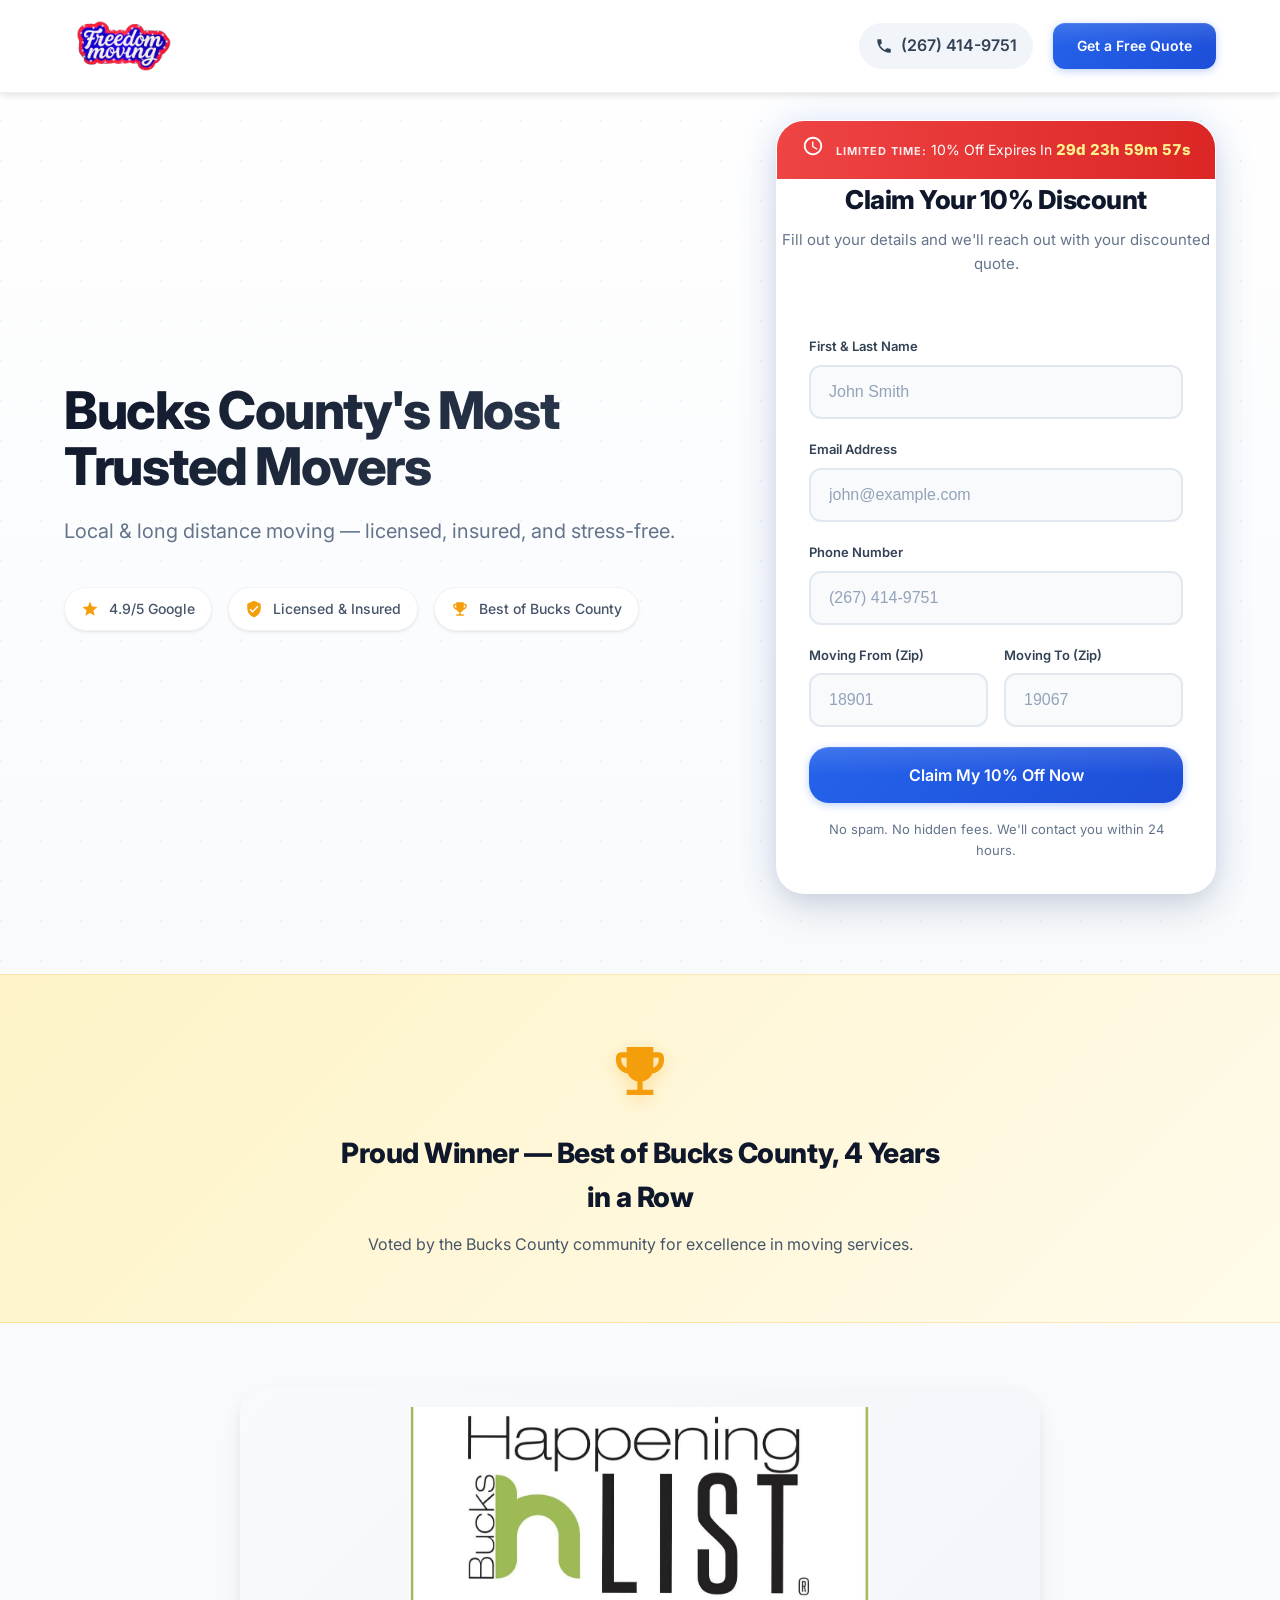
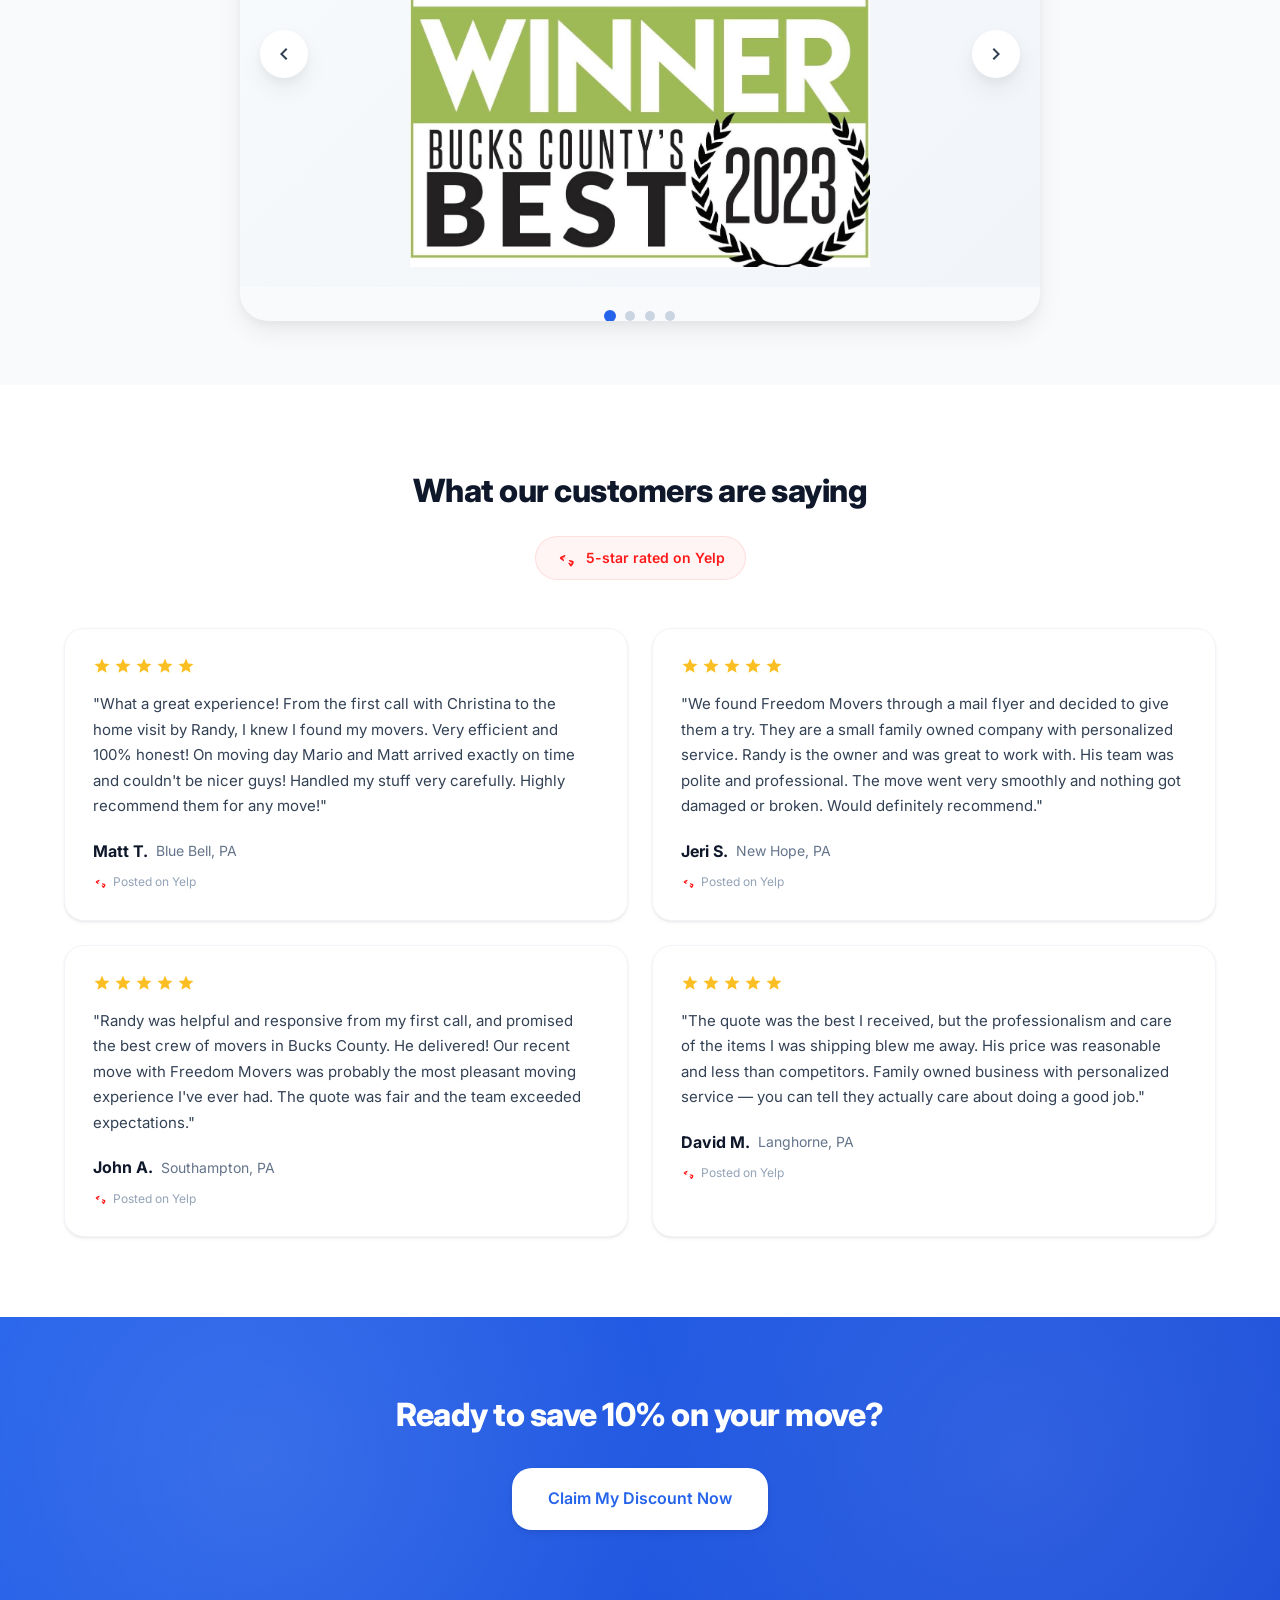
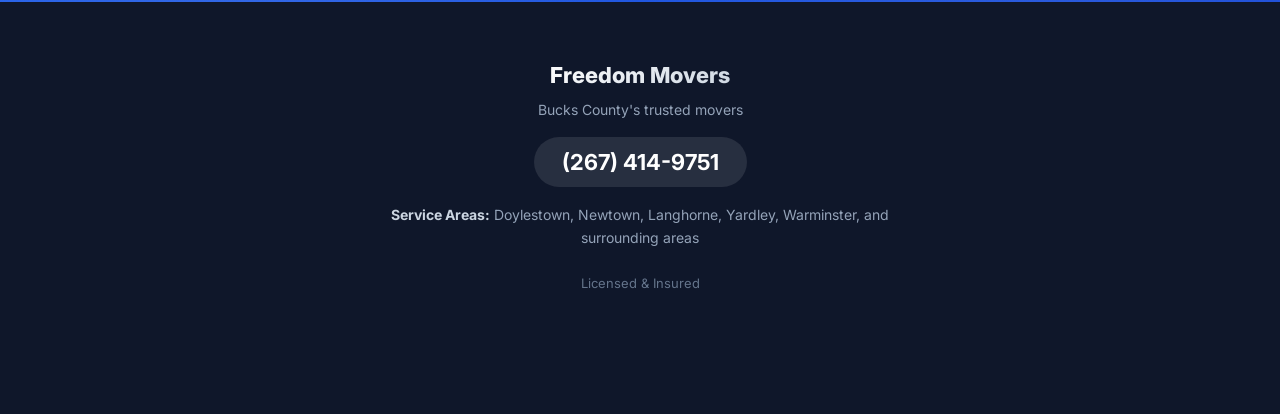
==== commit 5075ec33: "Add Meta Pixel tracking" ====
--- a/index.html
+++ b/index.html
@@ -10,6 +10,24 @@
     <link rel="preconnect" href="https://fonts.googleapis.com">
     <link rel="preconnect" href="https://fonts.gstatic.com" crossorigin>
     <link href="https://fonts.googleapis.com/css2?family=Inter:wght@400;500;600;700;800&display=swap" rel="stylesheet">
+    
+    <!-- Meta Pixel Code -->
+    <script>
+    !function(f,b,e,v,n,t,s)
+    {if(f.fbq)return;n=f.fbq=function(){n.callMethod?
+    n.callMethod.apply(n,arguments):n.queue.push(arguments)};
+    if(!f._fbq)f._fbq=n;n.push=n;n.loaded=!0;n.version='2.0';
+    n.queue=[];t=b.createElement(e);t.async=!0;
+    t.src=v;s=b.getElementsByTagName(e)[0];
+    s.parentNode.insertBefore(t,s)}(window, document,'script',
+    'https://connect.facebook.net/en_US/fbevents.js');
+    fbq('init', '3148215738696597');
+    fbq('track', 'PageView');
+    </script>
+    <noscript><img height="1" width="1" style="display:none"
+    src="https://www.facebook.com/tr?id=3148215738696597&ev=PageView&noscript=1"
+    /></noscript>
+    <!-- End Meta Pixel Code -->
 </head>
 <body>
     <!-- Sticky Header -->
